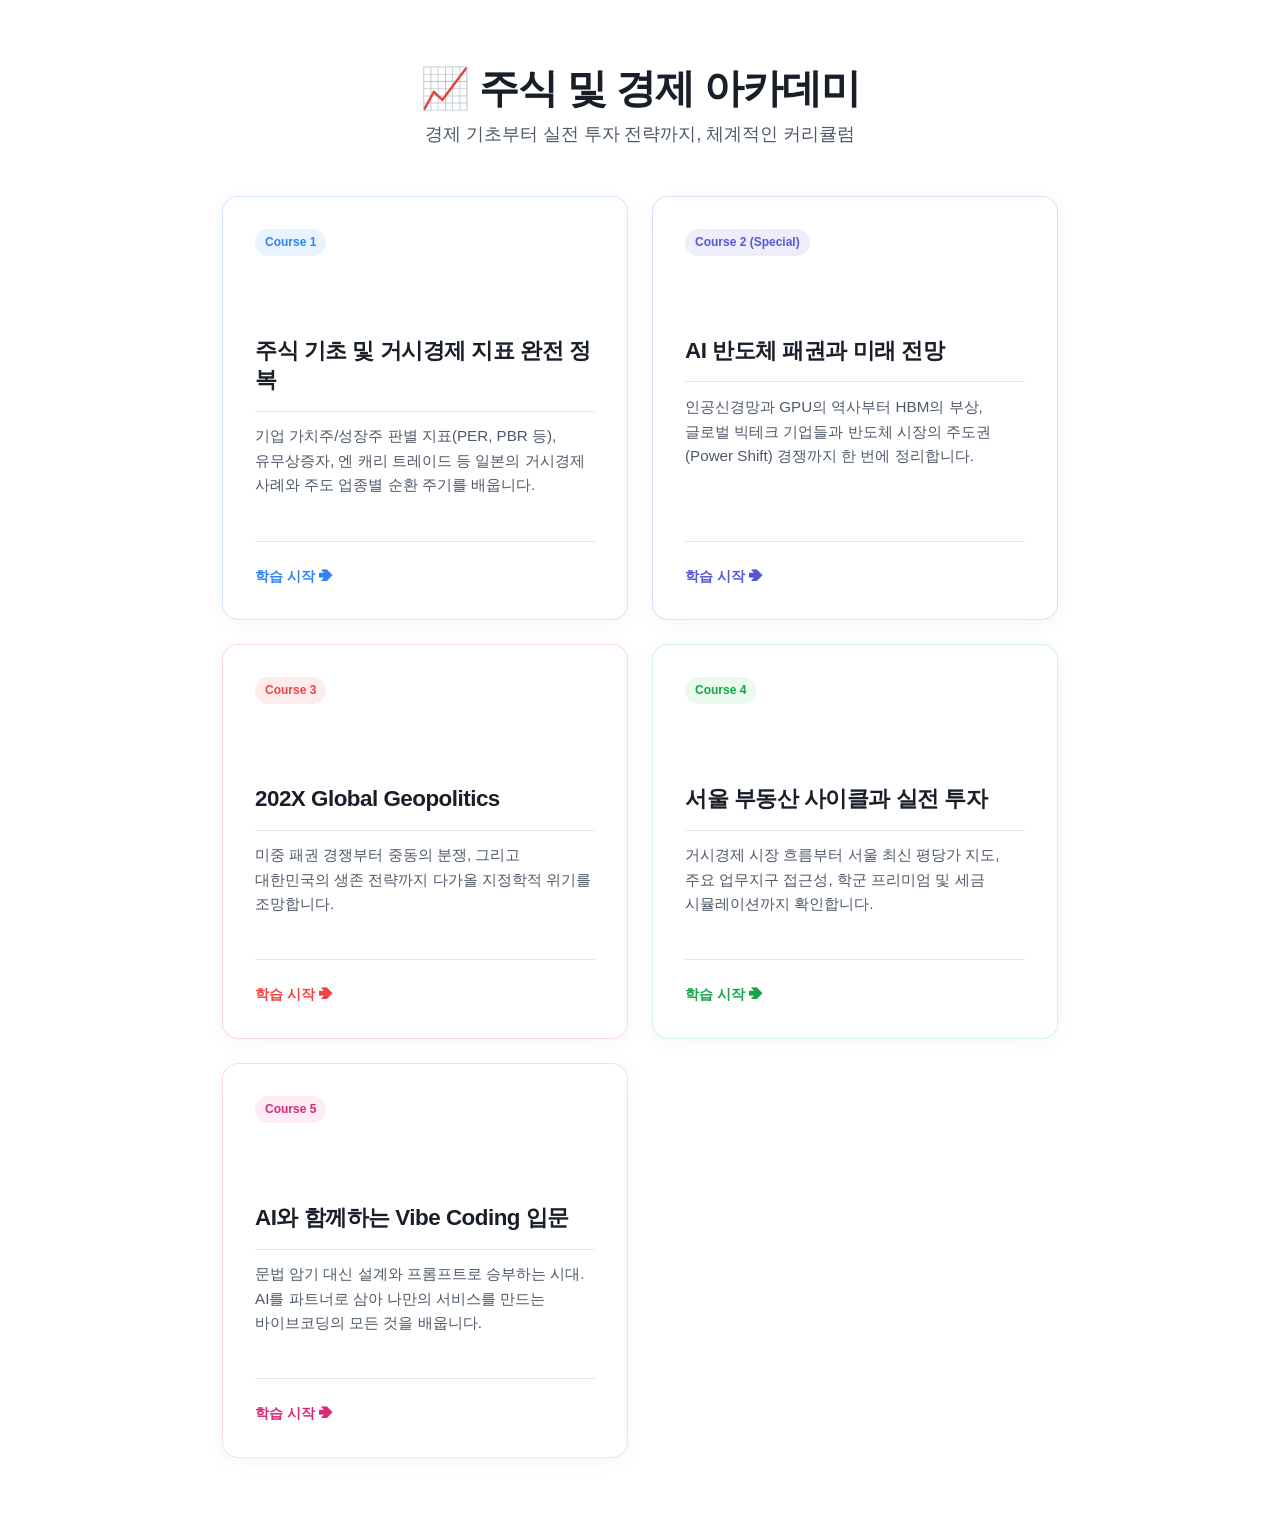
==== index.html @ d3754c8f "Use index homepage" ====
<!DOCTYPE html>
<html lang="ko">
<head>
    <meta charset="UTF-8">
    <meta name="viewport" content="width=device-width, initial-scale=1.0">
    <title>주식 및 경제 아카데미 - 통합 플랫폼</title>
    <link rel="stylesheet" href="https://fonts.googleapis.com/css2?family=Noto+Color+Emoji&display=swap">
    <link rel="stylesheet" href="./assets/css/econ-academy.css">
</head>
<body>

<main class="container container-home">
    <header>
        <h1>📈 주식 및 경제 아카데미</h1>
        <p class="subtitle">경제 기초부터 실전 투자 전략까지, 체계적인 커리큘럼</p>
    </header>

    <div class="lecture-grid">
        <a href="details/01-stock-macro.html" class="lecture-card" style="border-color:rgba(49, 130, 246, 0.2);">
            <span class="card-badge" style="background:#e8f3ff; color:var(--color-blue);">Course 1</span>
            <h2 class="lecture-title">주식 기초 및 거시경제 지표 완전 정복</h2>
            <p class="lecture-desc">기업 가치주/성장주 판별 지표(PER, PBR 등), 유무상증자, 엔 캐리 트레이드 등 일본의 거시경제 사례와 주도 업종별 순환 주기를 배웁니다.</p>
            <div class="lecture-footer">
                <span style="color:var(--color-blue);">학습 시작 ➔</span>
            </div>
        </a>

        <a href="details/02-ai-semiconductor.html" class="lecture-card" style="border-color:rgba(88, 86, 214, 0.2);">
            <span class="card-badge" style="background:rgba(88, 86, 214, 0.1); color:var(--color-indigo);">Course 2 (Special)</span>
            <h2 class="lecture-title">AI 반도체 패권과 미래 전망</h2>
            <p class="lecture-desc">인공신경망과 GPU의 역사부터 HBM의 부상, 글로벌 빅테크 기업들과 반도체 시장의 주도권(Power Shift) 경쟁까지 한 번에 정리합니다.</p>
            <div class="lecture-footer">
                <span style="color:var(--color-indigo);">학습 시작 ➔</span>
            </div>
        </a>

        <a href="details/03-global-geopolitics.html" class="lecture-card" style="border-color:rgba(239, 68, 68, 0.2);">
            <span class="card-badge" style="background:rgba(239, 68, 68, 0.1); color:#ef4444;">Course 3</span>
            <h2 class="lecture-title">202X Global Geopolitics</h2>
            <p class="lecture-desc">미중 패권 경쟁부터 중동의 분쟁, 그리고 대한민국의 생존 전략까지 다가올 지정학적 위기를 조망합니다.</p>
            <div class="lecture-footer">
                <span style="color:#ef4444;">학습 시작 ➔</span>
            </div>
        </a>

        <a href="details/04-seoul-real-estate.html" class="lecture-card" style="border-color:rgba(48, 209, 88, 0.2);">
            <span class="card-badge" style="background:rgba(48, 209, 88, 0.1); color:#16a34a;">Course 4</span>
            <h2 class="lecture-title">서울 부동산 사이클과 실전 투자</h2>
            <p class="lecture-desc">거시경제 시장 흐름부터 서울 최신 평당가 지도, 주요 업무지구 접근성, 학군 프리미엄 및 세금 시뮬레이션까지 확인합니다.</p>
            <div class="lecture-footer">
                <span style="color:#16a34a;">학습 시작 ➔</span>
            </div>
        </a>

        <a href="details/05-vibe-coding.html" class="lecture-card" style="border-color:rgba(236, 72, 153, 0.2);">
            <span class="card-badge" style="background:rgba(236, 72, 153, 0.1); color:#db2777;">Course 5</span>
            <h2 class="lecture-title">AI와 함께하는 Vibe Coding 입문</h2>
            <p class="lecture-desc">문법 암기 대신 설계와 프롬프트로 승부하는 시대. AI를 파트너로 삼아 나만의 서비스를 만드는 바이브코딩의 모든 것을 배웁니다.</p>
            <div class="lecture-footer">
                <span style="color:#db2777;">학습 시작 ➔</span>
            </div>
        </a>
    </div>
</main>
</body>
</html>
---- assets/css/econ-academy.css ----
/* * DESIGN TOKENS (Apple + Toss Inspired)
         * Minimalist, High Contrast, Airy Whitespace
         */
        :root {
            /* Colors */
            --bg-body: #ffffff;
            --bg-sidebar: #f9f9f9;
            --bg-card: #ffffff;
            --bg-card-hover: #fafafa;
            --bg-accent-subtle: #f2f4f6;
            
            --text-primary: #191f28;  /* Deep dark gray */
            --text-secondary: #4e5968; /* Medium gray */
            --text-tertiary: #8b95a1; /* Light gray */
            
            --color-blue: #3182f6;    /* Toss Blue */
            --color-red: #e15241;     /* Negative/Warm */
            --color-green: #30d158;   /* Positive/Cool */
            --color-indigo: #5856d6;
            
            --border-light: #e5e8eb;
            
            /* Spacing & Layout */
            --space-unit: 4px;
            --container-max: 1000px;
            --sidebar-width: 260px;
            
            /* Radius & Shadows */
            --radius-sm: 8px;
            --radius-md: 16px;
            --radius-lg: 24px;
            --shadow-card: 0 4px 20px rgba(0, 0, 0, 0.04);
            --shadow-float: 0 10px 40px rgba(0, 0, 0, 0.08);

            /* Typography */
            --font-stack: -apple-system, BlinkMacSystemFont, "Apple SD Gothic Neo", "Pretendard", "Malgun Gothic", sans-serif;
            --font-mono: "SF Mono", "Menlo", "Monaco", "Courier New", monospace;
            --font-emoji: "Noto Color Emoji", "Apple Color Emoji", "Segoe UI Emoji";
        }

        /* RESET */
        * { box-sizing: border-box; margin: 0; padding: 0; }
        body {
            font-family: var(--font-stack);
            color: var(--text-primary);
            background: var(--bg-body);
            line-height: 1.6;
            -webkit-font-smoothing: antialiased;
        }
        a { text-decoration: none; color: inherit; }
        ul { list-style: none; }

        /* LAYOUT */
        .app-container {
            display: flex;
            min-height: 100vh;
        }

        /* SIDEBAR (TOC) */
        .sidebar {
            width: var(--sidebar-width);
            background: var(--bg-sidebar);
            border-right: 1px solid var(--border-light);
            height: 100vh;
            position: sticky;
            top: 0;
            overflow-y: auto;
            padding: 2rem 1.5rem;
            display: flex;
            flex-direction: column;
            z-index: 100;
        }
        .sidebar-title {
            font-size: 1.2rem;
            font-weight: 700;
            margin-bottom: 2rem;
            color: var(--text-primary);
            letter-spacing: -0.5px;
        }
        .toc-list { display: flex; flex-direction: column; gap: 0.5rem; }
        .toc-item a {
            display: block;
            padding: 0.6rem 0.8rem;
            border-radius: var(--radius-sm);
            font-size: 0.9rem;
            color: var(--text-secondary);
            transition: all 0.2s;
        }
        .toc-item a:hover { background: rgba(0,0,0,0.03); color: var(--text-primary); }
        .toc-item a.active {
            background: #e8f3ff;
            color: var(--color-blue);
            font-weight: 600;
        }
        .toc-sub { margin-left: 1rem; font-size: 0.85rem; border-left: 2px solid var(--border-light); }

        /* MAIN CONTENT */
        .main-content {
            flex: 1;
            padding: 4rem 3rem;
            max-width: var(--container-max);
            margin: 0 auto;
        }

        /* FORECAST CHARTS */
        .chart-container-bar { flex: 1; display: flex; flex-direction: column; gap: 12px; justify-content: center; margin-top: 1.5rem; }
        .bar-row { display: flex; align-items: center; height: 35px; position: relative; }
        .bar-label { width: 100px; text-align: right; padding-right: 15px; font-weight: 600; color: var(--text-primary); font-size: 0.95rem; }
        .track { flex: 1; background: #f1f5f9; height: 100%; border-radius: 8px; overflow: visible; position: relative; }
        .fill { height: 100%; display: flex; align-items: center; justify-content: flex-end; padding-right: 10px; color: white; font-size: 0.85rem; font-weight: 700; border-radius: 8px; width: 0; transition: width 1s ease-out; }
        
        .c-tech { background: #64748b; }
        .c-samsung { background: #3b82f6; opacity: 0.8; }
        .c-hynix { background: linear-gradient(90deg, #f43f5e, #be185d); box-shadow: 0 4px 10px rgba(225, 29, 72, 0.3); position: relative; z-index: 2; }
        .c-samsung-boom { background: linear-gradient(90deg, #3b82f6, #1d4ed8); box-shadow: 0 4px 15px rgba(37, 99, 235, 0.4); position: relative; z-index: 2; }
        .c-samsung-gold { background: linear-gradient(90deg, #3b82f6, #1e3a8a); box-shadow: 0 4px 15px rgba(37, 99, 235, 0.5); position: relative; z-index: 2; border: 2px solid #fbbf24; }
        
        .winner-badge { position: absolute; z-index: 10; right: -70px; background: #fdf2f8; color: #be185d; padding: 2px 8px; border-radius: 12px; font-size: 0.75rem; font-weight: 800; border: 1px solid #fbcfe8; }
        .jump-badge { position: absolute; top: -15px; right: -60px; background: #eff6ff; color: #2563eb; border: 1px solid #bfdbfe; padding: 2px 8px; border-radius: 12px; font-size: 0.75rem; font-weight: 800; animation: bounceBounce 2s infinite; }
        .crown-icon { position: absolute; right: -30px; top: -10px; font-size: 1.2rem; filter: drop-shadow(0 2px 4px rgba(0, 0, 0, 0.2)); animation: floatFloat 3s infinite ease-in-out; }
        
        @keyframes bounceBounce { 0%, 20%, 50%, 80%, 100% { transform: translateY(0); } 40% { transform: translateY(-5px); } 60% { transform: translateY(-3px); } }
        @keyframes floatFloat { 0%, 100% { transform: translateY(0); } 50% { transform: translateY(-5px); } }

        .fc-insight-box { margin-top: 2rem; padding: 1.2rem 1.5rem; border-radius: var(--radius-md); display: flex; flex-direction: column; gap: 0.5rem; }

        /* TYPOGRAPHY */
        h1 { font-size: 2.8rem; font-weight: 800; letter-spacing: -1px; margin-bottom: 3rem; line-height: 1.2; }
        h2 { font-size: 1.8rem; font-weight: 700; margin: 4rem 0 1.5rem; padding-bottom: 1rem; border-bottom: 1px solid var(--border-light); letter-spacing: -0.5px; }
        h3 { font-size: 1.4rem; font-weight: 600; margin: 2.5rem 0 1rem; color: var(--text-primary); }
        p { margin-bottom: 1.2rem; color: var(--text-secondary); font-size: 1.05rem; word-break: keep-all; }
        strong { color: var(--text-primary); font-weight: 700; }

        /* COMPONENT: CARDS */
        .card {
            background: var(--bg-card);
            border: 1px solid var(--border-light);
            border-radius: var(--radius-md);
            padding: 1.5rem;
            margin-bottom: 1.5rem;
            box-shadow: var(--shadow-card);
            transition: transform 0.2s;
        }
        .card:hover { transform: translateY(-2px); box-shadow: var(--shadow-float); }
        
        /* COMPONENT: METRIC GRID */
        .metric-grid {
            display: grid;
            grid-template-columns: repeat(auto-fit, minmax(280px, 1fr));
            gap: 1.5rem;
            margin: 1.5rem 0;
        }
        .metric-card {
            background: var(--bg-accent-subtle);
            padding: 1.5rem;
            border-radius: var(--radius-md);
            display: flex;
            flex-direction: column;
        }
        .metric-label { font-size: 0.9rem; color: var(--text-tertiary); font-weight: 600; text-transform: uppercase; margin-bottom: 0.5rem; }
        .metric-value { font-size: 1.8rem; font-weight: 800; color: var(--text-primary); margin-bottom: 0.5rem; }
        .metric-desc { font-size: 0.9rem; color: var(--text-secondary); line-height: 1.4; }

        /* COMPONENT: COMPARISON TABLE */
        .comp-table-container { overflow-x: auto; margin: 1.5rem 0; border-radius: var(--radius-md); border: 1px solid var(--border-light); }
        .comp-table { width: 100%; border-collapse: collapse; min-width: 600px; }
        .comp-table th, .comp-table td { padding: 1rem 1.5rem; text-align: left; border-bottom: 1px solid var(--border-light); }
        .comp-table th { background: #fafafa; font-weight: 600; color: var(--text-secondary); font-size: 0.9rem; }
        .comp-table td { font-size: 0.95rem; }
        .comp-table tr:last-child td { border-bottom: none; }
        .num-cell { text-align: right; font-family: var(--font-mono); font-weight: 600; }
        #p4-gdp .comp-table-container { overflow-x: visible; }
        #p4-gdp .comp-table { width: 100%; min-width: 0; table-layout: fixed; }
        #p4-gdp .comp-table th, #p4-gdp .comp-table td { padding-left: 1rem; padding-right: 1rem; }
        #p4-gdp .comp-table th:nth-child(2),
        #p4-gdp .comp-table td:nth-child(2),
        #p4-gdp .comp-table th:nth-child(6),
        #p4-gdp .comp-table td:nth-child(6) { white-space: nowrap; }
        #p4-gdp .num-cell { font-family: var(--font-stack); font-weight: 600; font-variant-numeric: tabular-nums; }
        #p4-gdp .num-cell.heat-cell { background-clip: padding-box; transition: background-image 0.2s ease; }
        #p4-gdp .comp-table tbody td:nth-child(3) { font-family: var(--font-emoji), var(--font-stack); }
        @media (min-width: 1200px) {
            #p4-gdp .comp-table-container { width: calc(100% + 64px); margin-left: -32px; }
        }

        /* COMPONENT: FORMULA BOX */
        .formula-box {
            background: #fff;
            border: 1px dashed var(--border-light);
            border-radius: var(--radius-sm);
            padding: 1.2rem;
            margin: 1rem 0;
            text-align: center;
            font-family: var(--font-mono);
            font-size: 1.1rem;
            color: var(--color-indigo);
            background-color: #f8f8fc;
        }

        /* COMPONENT: BADGES */
        .badge {
            display: inline-flex;
            align-items: center;
            padding: 2px 8px;
            border-radius: 4px;
            font-size: 0.8rem;
            font-weight: 600;
            margin-left: 6px;
        }
        .badge-up { background: rgba(229, 78, 65, 0.1); color: var(--color-red); }
        .badge-down { background: rgba(49, 130, 246, 0.1); color: var(--color-blue); }
        .badge-neu { background: rgba(139, 149, 161, 0.1); color: var(--text-secondary); }

        /* COMPONENT: CALLOUT */
        .callout {
            background: #f0f7ff;
            border-left: 4px solid var(--color-blue);
            padding: 1.5rem;
            border-radius: 0 var(--radius-sm) var(--radius-sm) 0;
            margin: 2rem 0;
        }
        .callout h4 { margin: 0 0 0.5rem; color: var(--color-blue); font-size: 1.1rem; display: flex; align-items: center; gap: 8px; }

        /* COURSE 1: SECTOR VALUATION */
        .sector-principles {
            display: grid;
            grid-template-columns: repeat(auto-fit, minmax(190px, 1fr));
            gap: 1rem;
            margin: 1.5rem 0 2.25rem;
        }
        .sector-principle {
            background: #fff;
            border: 1px solid var(--border-light);
            border-radius: var(--radius-md);
            padding: 1.25rem;
            box-shadow: var(--shadow-card);
        }
        .sector-chip {
            display: inline-flex;
            width: fit-content;
            padding: 4px 9px;
            border-radius: 999px;
            font-size: 0.76rem;
            font-weight: 800;
            margin-bottom: 0.75rem;
        }
        .sector-chip.blue { background: #e8f3ff; color: var(--color-blue); }
        .sector-chip.indigo { background: #eef2ff; color: var(--color-indigo); }
        .sector-chip.green { background: #ecfdf5; color: #16a34a; }
        .sector-chip.amber { background: #fff7ed; color: #d97706; }
        .sector-chip.red { background: #fef2f2; color: #dc2626; }
        .sector-chip.slate { background: #f1f5f9; color: #334155; }
        .sector-principle strong {
            display: block;
            font-size: 1.05rem;
            margin-bottom: 0.35rem;
        }
        .sector-principle p {
            margin: 0;
            font-size: 0.92rem;
            color: var(--text-secondary);
        }
        .sector-map-shell {
            background: #fff;
            border: 1px solid var(--border-light);
            border-radius: var(--radius-lg);
            box-shadow: var(--shadow-card);
            padding: 1.35rem;
            margin: 1.5rem 0 2.25rem;
        }
        .sector-map {
            position: relative;
            min-height: 520px;
            border: 1px solid var(--border-light);
            border-radius: var(--radius-md);
            overflow: hidden;
            background:
                linear-gradient(90deg, transparent calc(50% - 1px), #cbd5e1 calc(50% - 1px), #cbd5e1 calc(50% + 1px), transparent calc(50% + 1px)),
                linear-gradient(0deg, transparent calc(50% - 1px), #cbd5e1 calc(50% - 1px), #cbd5e1 calc(50% + 1px), transparent calc(50% + 1px)),
                linear-gradient(135deg, rgba(88, 86, 214, 0.08), transparent 44%),
                linear-gradient(45deg, transparent 56%, rgba(217, 119, 6, 0.08)),
                #ffffff;
        }
        .sector-quad {
            position: absolute;
            width: 46%;
            padding: 1rem;
            z-index: 1;
            color: var(--text-secondary);
            word-break: keep-all;
        }
        .sector-quad strong {
            display: block;
            color: var(--text-primary);
            font-size: 1rem;
            margin-bottom: 0.25rem;
        }
        .sector-quad span { font-size: 0.82rem; }
        .sector-quad.q-growth-defensive { top: 0; left: 0; }
        .sector-quad.q-growth-cyclical { top: 0; right: 0; text-align: right; }
        .sector-quad.q-value-defensive { bottom: 0; left: 0; }
        .sector-quad.q-value-cyclical { bottom: 0; right: 0; text-align: right; }
        .sector-bubble {
            position: absolute;
            z-index: 2;
            min-width: 92px;
            padding: 0.55rem 0.85rem;
            border-radius: 999px;
            background: #fff;
            border: 1px solid var(--border-light);
            box-shadow: 0 10px 22px rgba(15, 23, 42, 0.1);
            font-size: 0.82rem;
            font-weight: 800;
            text-align: center;
            line-height: 1.25;
            white-space: nowrap;
        }
        .sector-bubble small {
            display: block;
            margin-top: 2px;
            color: var(--text-tertiary);
            font-size: 0.68rem;
            font-weight: 700;
        }
        .sector-bubble.platform { left: 16%; top: 22%; color: #7c3aed; }
        .sector-bubble.bio { left: 10%; top: 38%; color: #dc2626; }
        .sector-bubble.semi { left: 65%; top: 24%; color: var(--color-indigo); }
        .sector-bubble.ship { left: 70%; top: 41%; color: var(--color-blue); }
        .sector-bubble.consumer { left: 17%; top: 71%; color: #16a34a; }
        .sector-bubble.finance { left: 44%; top: 76%; color: #334155; }
        .sector-bubble.auto { left: 62%; top: 66%; color: #d97706; }
        .sector-bubble.material { left: 75%; top: 79%; color: #92400e; }
        .sector-axis {
            display: flex;
            justify-content: space-between;
            gap: 1rem;
            margin-top: 0.75rem;
            color: var(--text-tertiary);
            font-size: 0.82rem;
            font-weight: 700;
        }
        .sector-note {
            margin: 1rem 0 0;
            font-size: 0.9rem;
            color: var(--text-secondary);
        }
        .sector-card-grid {
            display: grid;
            grid-template-columns: repeat(2, minmax(0, 1fr));
            gap: 1rem;
            margin: 1.5rem 0 2.25rem;
        }
        .sector-card {
            background: #fff;
            border: 1px solid var(--border-light);
            border-radius: var(--radius-md);
            overflow: hidden;
            box-shadow: var(--shadow-card);
        }
        .sector-card-head {
            padding: 1.25rem 1.35rem 1rem;
            border-bottom: 1px solid var(--border-light);
            background: linear-gradient(145deg, #ffffff, #f8fafc);
        }
        .sector-card-head h4 {
            margin: 0 0 0.35rem;
            font-size: 1.25rem;
            color: var(--text-primary);
        }
        .sector-card-type {
            font-size: 0.86rem;
            color: var(--text-secondary);
            font-weight: 700;
        }
        .sector-tags {
            display: flex;
            flex-wrap: wrap;
            gap: 0.38rem;
            margin-top: 0.8rem;
        }
        .sector-tag {
            padding: 4px 8px;
            border-radius: 999px;
            background: #f2f4f6;
            color: var(--text-secondary);
            font-size: 0.76rem;
            font-weight: 700;
        }
        .sector-card-body { padding: 1.15rem 1.35rem 1.35rem; }
        .sector-card-body p {
            margin: 0 0 1rem;
            font-size: 0.94rem;
        }
        .sector-subtopic {
            margin: 0 0 1rem;
            color: var(--text-primary);
            font-size: 0.96rem;
            font-weight: 800;
            line-height: 1.35;
        }
        .sector-mini-grid {
            display: grid;
            grid-template-columns: repeat(2, minmax(0, 1fr));
            gap: 0.7rem;
        }
        .sector-mini {
            border: 1px solid var(--border-light);
            border-radius: var(--radius-sm);
            padding: 0.85rem;
            background: #fcfcfd;
        }
        .sector-mini span {
            display: block;
            color: var(--text-tertiary);
            font-size: 0.72rem;
            font-weight: 800;
            margin-bottom: 0.3rem;
        }
        .sector-mini strong {
            font-size: 0.86rem;
            line-height: 1.45;
        }
        .sector-point {
            margin-top: 1rem;
            border-left: 4px solid var(--color-blue);
            padding: 0.85rem 1rem;
            background: #f8fafc;
            border-radius: 0 var(--radius-sm) var(--radius-sm) 0;
            color: var(--text-secondary);
            font-size: 0.9rem;
        }
        .valuation-map {
            margin: 2.5rem 0 3.5rem;
            display: flex;
            flex-direction: column;
            gap: 2rem;
        }

        /* 1. FLOW CHART GUIDE */
        .valuation-flow {
            display: grid;
            grid-template-columns: repeat(4, minmax(0, 1fr));
            gap: 1.25rem;
            margin: 0.5rem 0 1rem;
        }
        .valuation-flow div {
            position: relative;
            border: 1px solid var(--border-light);
            border-radius: var(--radius-md);
            padding: 1.25rem;
            background: #ffffff;
            box-shadow: var(--shadow-card);
            transition: all 0.3s cubic-bezier(0.4, 0, 0.2, 1);
            display: flex;
            flex-direction: column;
            gap: 0.5rem;
        }
        .valuation-flow div:hover {
            transform: translateY(-3px);
            box-shadow: var(--shadow-float);
            border-color: var(--color-blue);
        }
        .valuation-flow div:not(:last-child)::after {
            content: "→";
            position: absolute;
            top: 50%;
            right: -0.85rem;
            transform: translateY(-50%);
            color: var(--text-tertiary);
            font-size: 1.25rem;
            font-weight: 900;
            z-index: 2;
            transition: transform 0.3s;
        }
        .valuation-flow div:hover:not(:last-child)::after {
            transform: translate(3px, -50%) scale(1.1);
            color: var(--color-blue);
        }
        .valuation-flow span {
            display: inline-flex;
            width: 2.25rem;
            height: 2.25rem;
            align-items: center;
            justify-content: center;
            border-radius: 50%;
            background: linear-gradient(135deg, var(--text-primary) 0%, #3e4d61 100%);
            color: #ffffff;
            font-weight: 800;
            font-size: 0.95rem;
            box-shadow: 0 4px 10px rgba(25, 31, 40, 0.15);
        }
        .valuation-flow strong {
            display: block;
            font-size: 1.05rem;
            color: var(--text-primary);
            font-weight: 700;
        }
        .valuation-flow small {
            display: block;
            color: var(--text-secondary);
            font-size: 0.85rem;
            line-height: 1.35;
        }

        /* 2. DYNAMIC FILTERS */
        .filter-chip-group {
            display: flex;
            gap: 0.5rem;
            flex-wrap: wrap;
            margin-bottom: 0.5rem;
            padding-bottom: 0.5rem;
            border-bottom: 1px solid var(--border-light);
        }
        .filter-chip {
            padding: 8px 18px;
            border-radius: 999px;
            background: var(--bg-accent-subtle);
            border: 1px solid transparent;
            color: var(--text-secondary);
            font-size: 0.9rem;
            font-weight: 700;
            cursor: pointer;
            transition: all 0.25s cubic-bezier(0.4, 0, 0.2, 1);
            outline: none;
            user-select: none;
        }
        .filter-chip:hover {
            background: #e8ebed;
            color: var(--text-primary);
            transform: translateY(-1px);
        }
        .filter-chip.active {
            background: var(--text-primary);
            color: #ffffff;
            border-color: var(--text-primary);
            box-shadow: 0 4px 15px rgba(25, 31, 40, 0.15);
        }

        /* 3. INTERACTIVE SIMULATOR (자가진단기) */
        .diag-panel {
            background: linear-gradient(180deg, #f8fafc 0%, #ffffff 100%);
            border: 1px solid var(--border-light);
            border-radius: var(--radius-lg);
            padding: 2rem;
            box-shadow: var(--shadow-card);
            margin-bottom: 1rem;
            display: grid;
            grid-template-columns: 1fr 1.2fr;
            gap: 2rem;
            position: relative;
            overflow: hidden;
            transition: border-color 0.3s;
        }
        .diag-panel:hover {
            border-color: rgba(49, 130, 246, 0.4);
        }
        .diag-panel::before {
            content: "";
            position: absolute;
            top: 0;
            left: 0;
            width: 100%;
            height: 4px;
            background: linear-gradient(90deg, var(--color-blue), var(--color-indigo));
        }
        .diag-controls {
            display: flex;
            flex-direction: column;
            gap: 1.5rem;
        }
        .diag-title-area h4 {
            font-size: 1.25rem;
            color: var(--text-primary);
            font-weight: 800;
            margin-bottom: 0.35rem;
            display: flex;
            align-items: center;
            gap: 8px;
        }
        .diag-title-area p {
            font-size: 0.85rem;
            color: var(--text-secondary);
            margin: 0;
        }
        .diag-field {
            display: flex;
            flex-direction: column;
            gap: 0.5rem;
        }
        .diag-field label {
            font-size: 0.9rem;
            font-weight: 700;
            color: var(--text-primary);
            display: flex;
            justify-content: space-between;
            align-items: center;
        }
        .diag-field label span.val-bubble {
            background: #eff6ff;
            color: var(--color-blue);
            padding: 2px 8px;
            border-radius: 6px;
            font-weight: 700;
            font-size: 0.85rem;
            border: 1px solid rgba(49, 130, 246, 0.15);
        }
        .diag-select {
            padding: 0.75rem 1rem;
            border-radius: var(--radius-sm);
            border: 1px solid var(--border-light);
            background: #ffffff;
            color: var(--text-primary);
            font-weight: 700;
            font-size: 0.95rem;
            cursor: pointer;
            transition: all 0.2s;
            outline: none;
        }
        .diag-select:focus {
            border-color: var(--color-blue);
            box-shadow: 0 0 0 3px rgba(49, 130, 246, 0.15);
        }
        
        /* Custom Input Range styling */
        .diag-range {
            -webkit-appearance: none;
            appearance: none;
            width: 100%;
            height: 6px;
            background: #e2e8f0;
            border-radius: 99px;
            outline: none;
            margin: 10px 0;
        }
        .diag-range::-webkit-slider-thumb {
            -webkit-appearance: none;
            appearance: none;
            width: 20px;
            height: 20px;
            border-radius: 50%;
            background: var(--color-blue);
            cursor: pointer;
            box-shadow: 0 2px 8px rgba(49, 130, 246, 0.4);
            transition: transform 0.1s;
        }
        .diag-range::-webkit-slider-thumb:hover {
            transform: scale(1.18);
        }
        .diag-range-labels {
            display: flex;
            justify-content: space-between;
            font-size: 0.75rem;
            color: var(--text-tertiary);
        }

        /* Diagnostic Results output */
        .diag-result {
            background: #ffffff;
            border: 1px solid var(--border-light);
            border-radius: var(--radius-md);
            padding: 1.5rem;
            display: flex;
            flex-direction: column;
            justify-content: space-between;
            gap: 1rem;
            box-shadow: inset 0 2px 4px rgba(0, 0, 0, 0.01);
            position: relative;
        }
        .diag-badge-container {
            display: flex;
            justify-content: space-between;
            align-items: center;
        }
        .diag-badge {
            padding: 4px 12px;
            border-radius: 20px;
            font-size: 0.8rem;
            font-weight: 800;
            text-transform: uppercase;
        }
        .diag-badge.risk { background: #fee2e2; color: #dc2626; border: 1px solid #fecaca; }
        .diag-badge.trap { background: #ffedd5; color: #d97706; border: 1px solid #fed7aa; }
        .diag-badge.good { background: #dcfce7; color: #16a34a; border: 1px solid #bbf7d0; }
        .diag-badge.neutral { background: #f1f5f9; color: #475569; border: 1px solid #cbd5e1; }
        
        .diag-output-title {
            font-size: 1.25rem;
            font-weight: 800;
            color: var(--text-primary);
            margin-bottom: 0.5rem;
        }
        .diag-output-desc {
            font-size: 0.9rem;
            color: var(--text-secondary);
            line-height: 1.5;
            margin-bottom: 1rem;
            word-break: keep-all;
        }
        .diag-checklist {
            border-top: 1px dashed var(--border-light);
            padding-top: 1rem;
        }
        .diag-checklist-title {
            font-size: 0.85rem;
            font-weight: 800;
            color: var(--text-primary);
            margin-bottom: 0.6rem;
            display: flex;
            align-items: center;
            gap: 6px;
        }
        .diag-checklist-items {
            display: flex;
            flex-direction: column;
            gap: 6px;
            padding: 0;
            margin: 0;
        }
        .diag-checklist-item {
            font-size: 0.82rem;
            color: var(--text-secondary);
            display: flex;
            align-items: flex-start;
            gap: 6px;
            line-height: 1.4;
        }
        .diag-checklist-item span.chk-bullet {
            color: var(--color-blue);
            font-weight: 800;
        }

        /* 4. SECTOR CARD GRID & CARDS */
        .valuation-card-grid {
            display: grid;
            grid-template-columns: repeat(2, minmax(0, 1fr));
            gap: 1.25rem;
        }
        
        /* Glassmorphism Card Style */
        .valuation-card {
            --accent: var(--color-blue);
            --accent-soft: #eff6ff;
            position: relative;
            overflow: hidden;
            border: 1px solid var(--border-light);
            border-top: 4px solid var(--accent);
            border-radius: var(--radius-md);
            padding: 1.25rem;
            background: linear-gradient(180deg, #ffffff 0%, #fcfdfe 100%);
            box-shadow: var(--shadow-card);
            display: flex;
            flex-direction: column;
            gap: 1rem;
            transition: all 0.35s cubic-bezier(0.4, 0, 0.2, 1);
        }
        .valuation-card:hover {
            transform: translateY(-4px) scale(1.01);
            box-shadow: var(--shadow-float);
            border-color: rgba(0, 0, 0, 0.08);
            border-top-width: 5px;
        }
        .valuation-card-head {
            display: flex;
            align-items: center;
            gap: 0.85rem;
        }
        .valuation-icon {
            display: inline-flex;
            width: 48px;
            height: 48px;
            align-items: center;
            justify-content: center;
            flex: 0 0 auto;
            border-radius: var(--radius-sm);
            background: var(--accent-soft);
            box-shadow: inset 0 2px 5px rgba(0, 0, 0, 0.02);
            font-family: var(--font-emoji), var(--font-stack);
            font-size: 1.5rem;
            transition: transform 0.3s;
        }
        .valuation-card:hover .valuation-icon {
            transform: scale(1.1) rotate(5deg);
        }
        .valuation-index {
            display: block;
            color: var(--accent);
            font-size: 0.78rem;
            font-weight: 800;
            letter-spacing: 0.5px;
            line-height: 1.2;
            text-transform: uppercase;
        }
        .valuation-card h4 {
            margin: 0.15rem 0 0;
            font-size: 1.25rem;
            font-weight: 800;
            color: var(--text-primary);
            line-height: 1.25;
        }
        
        /* 5. RANGE VISUAL GAUGES */
        .valuation-metrics-viz {
            display: flex;
            flex-direction: column;
            gap: 0.85rem;
            margin: 0.25rem 0;
            background: #ffffff;
            border: 1px solid var(--border-light);
            border-radius: var(--radius-sm);
            padding: 1rem;
        }
        .gauge-row {
            display: flex;
            flex-direction: column;
            gap: 0.35rem;
        }
        .gauge-info {
            display: flex;
            justify-content: space-between;
            align-items: center;
            font-size: 0.8rem;
        }
        .gauge-label {
            font-weight: 800;
            color: var(--text-primary);
            font-size: 0.8rem;
            display: flex;
            align-items: center;
            gap: 4px;
        }
        .gauge-label span.metric-name {
            background: var(--accent-soft);
            color: var(--accent);
            padding: 1px 5px;
            border-radius: 4px;
            font-size: 0.72rem;
            font-weight: 900;
        }
        .gauge-range-txt {
            font-weight: 700;
            color: var(--text-secondary);
        }
        .gauge-track {
            height: 8px;
            background: #f1f5f9;
            border-radius: 99px;
            position: relative;
            overflow: visible;
        }
        .gauge-bar {
            height: 100%;
            border-radius: 99px;
            background: linear-gradient(90deg, var(--accent), #a78bfa);
            position: absolute;
            top: 0;
            box-shadow: 0 1px 3px rgba(0, 0, 0, 0.08);
            opacity: 0.85;
            transition: all 0.3s;
        }
        .valuation-card:hover .gauge-bar {
            opacity: 1;
            box-shadow: 0 2px 6px rgba(0, 0, 0, 0.12);
        }
        .gauge-ticks {
            display: flex;
            justify-content: space-between;
            font-size: 0.65rem;
            color: var(--text-tertiary);
            padding: 0 2px;
        }

        /* 6. RISK WARNING FLAGS */
        .valuation-risk {
            border: 1px solid #fed7aa;
            border-radius: var(--radius-sm);
            padding: 0.75rem 0.85rem;
            background: #fff7ed;
            color: #9a3412;
            font-size: 0.85rem;
            font-weight: 700;
            line-height: 1.4;
            display: flex;
            align-items: flex-start;
            gap: 6px;
            transition: all 0.25s;
        }
        .valuation-card:hover .valuation-risk {
            border-color: #fdba74;
            background: #fff8f0;
            transform: translateY(1px);
        }
        .valuation-risk::before {
            content: "⚠️";
            font-family: var(--font-emoji);
            font-size: 0.95rem;
            line-height: 1;
        }

        /* Color variations */
        .valuation-card.accent-indigo { --accent: #5856d6; --accent-soft: #f1f0ff; }
        .valuation-card.accent-blue { --accent: #3182f6; --accent-soft: #eff6ff; }
        .valuation-card.accent-violet { --accent: #7c3aed; --accent-soft: #f5f3ff; }
        .valuation-card.accent-amber { --accent: #d97706; --accent-soft: #fffbeb; }
        .valuation-card.accent-orange { --accent: #ea580c; --accent-soft: #fff7ed; }
        .valuation-card.accent-slate { --accent: #475569; --accent-soft: #f1f5f9; }
        .valuation-card.accent-red { --accent: #e15241; --accent-soft: #fff1f2; }
        .valuation-card.accent-green { --accent: #16a34a; --accent-soft: #f0fdf4; }
        .sector-warning-grid {
            display: grid;
            grid-template-columns: repeat(3, minmax(0, 1fr));
            gap: 1rem;
            margin: 1.5rem 0 2.25rem;
        }
        .sector-warning {
            background: #fff;
            border: 1px solid var(--border-light);
            border-left: 4px solid var(--text-primary);
            border-radius: var(--radius-md);
            padding: 1.1rem;
            box-shadow: var(--shadow-card);
        }
        .sector-warning h4 {
            margin: 0 0 0.45rem;
            font-size: 1rem;
        }
        .sector-warning p {
            margin: 0;
            font-size: 0.9rem;
        }
        .sector-source-list {
            display: grid;
            grid-template-columns: repeat(2, minmax(0, 1fr));
            gap: 0.75rem;
            margin: 1rem 0 0;
            padding: 0;
            list-style: none;
        }
        .sector-source-list li {
            border: 1px solid var(--border-light);
            border-radius: var(--radius-sm);
            padding: 0.95rem;
            background: #fff;
            color: var(--text-secondary);
            font-size: 0.9rem;
        }
        .sector-source-list a {
            color: var(--color-blue);
            font-weight: 800;
        }

        /* COMPONENT: ACCORDION ($$심화$$) */
        details.accordion {
            background: #ffffff;
            border: 1px solid var(--border-light);
            border-radius: var(--radius-md);
            margin: 1.5rem 0;
            overflow: hidden;
            transition: all 0.3s ease;
        }
        details.accordion summary {
            padding: 1.2rem 1.5rem;
            font-weight: 600;
            cursor: pointer;
            list-style: none;
            display: flex;
            justify-content: space-between;
            align-items: center;
            background: #fafafa;
        }
        details.accordion summary::-webkit-details-marker { display: none; }
        details.accordion summary::after {
            content: "+"; font-size: 1.5rem; font-weight: 300; color: var(--text-tertiary);
        }
        details.accordion[open] summary::after { content: "-"; }
        details.accordion[open] summary { border-bottom: 1px solid var(--border-light); }
        .accordion-content { padding: 1.5rem; background: #fff; }

        /* VISUALIZATION: CHARTS (SVG) */
        .chart-container {
            position: relative;
            height: 250px;
            width: 100%;
            margin: 2rem 0;
            background: #fff;
            border-radius: var(--radius-md);
            border: 1px solid var(--border-light);
            padding: 1rem;
        }
        svg.chart { width: 100%; height: 100%; overflow: visible; }
        .chart-line { fill: none; stroke: var(--color-blue); stroke-width: 2.5; stroke-linecap: round; stroke-linejoin: round; }
        .chart-line.secondary { stroke: var(--color-red); }
        .chart-axis { stroke: var(--border-light); stroke-width: 1; }
        .chart-text { font-size: 10px; fill: var(--text-tertiary); font-family: var(--font-stack); }
        .chart-tooltip { fill: var(--text-primary); font-size: 12px; font-weight: bold; }

        /* SCENARIO VISUALIZATION (Before/After) */
        .scenario-box {
            display: flex;
            gap: 1rem;
            align-items: center;
            margin: 1rem 0;
            flex-wrap: wrap;
        }
        .scenario-card {
            flex: 1;
            background: #fff;
            border: 1px solid var(--border-light);
            border-radius: var(--radius-sm);
            padding: 1rem;
            min-width: 200px;
        }
        .scenario-arrow { color: var(--text-tertiary); font-size: 1.5rem; }
        .scenario-label { font-size: 0.8rem; color: var(--text-tertiary); margin-bottom: 4px; }
        .scenario-val { font-size: 1.1rem; font-weight: 700; color: var(--text-primary); }
        .scenario-change { font-size: 0.8rem; margin-top: 4px; font-weight: 600; }
        .col-red { color: var(--color-red); }
        .col-blue { color: var(--color-blue); }

        /* RESPONSIVE */
        @media (max-width: 900px) {
            .app-container { flex-direction: column; }
            .sidebar { width: 100%; height: auto; position: static; border-right: none; border-bottom: 1px solid var(--border-light); padding: 1rem; }
            .main-content { padding: 2rem 1.5rem; }
            h1 { font-size: 2rem; }
            .sector-card-grid,
            .valuation-flow,
            .valuation-card-grid,
            .sector-warning-grid,
            .sector-source-list { grid-template-columns: 1fr; }
            .valuation-flow { gap: 1.15rem; }
            .valuation-flow div:not(:last-child)::after {
                content: "↓";
                top: auto;
                right: auto;
                bottom: -1.08rem;
                left: 1.4rem;
                transform: none;
            }
            .valuation-metrics { grid-template-columns: 1fr; }
            .sector-map { min-height: 620px; }
            .sector-quad { width: 49%; padding: 0.75rem; }
            .sector-quad strong { font-size: 0.9rem; }
            .sector-quad span { font-size: 0.74rem; }
            .sector-bubble { min-width: 78px; padding: 0.48rem 0.62rem; font-size: 0.76rem; }
            .sector-bubble.platform { left: 9%; top: 24%; }
            .sector-bubble.bio { left: 7%; top: 38%; }
            .sector-bubble.semi { left: 57%; top: 25%; }
            .sector-bubble.ship { left: 61%; top: 41%; }
            .sector-bubble.consumer { left: 11%; top: 72%; }
            .sector-bubble.finance { left: 40%; top: 77%; }
            .sector-bubble.auto { left: 55%; top: 65%; }
            .sector-bubble.material { left: 58%; top: 85%; }
            .sector-mini-grid { grid-template-columns: 1fr; }
        }
    

        

        
        
        

        .container {
            max-width: 900px;
            margin: 4rem auto;
            padding: 0 2rem;
        }

        header {
            text-align: center;
            margin-bottom: 3rem;
        }

        h1 {
            font-size: 2.5rem;
            font-weight: 800;
            letter-spacing: -1px;
            margin-bottom: 0.5rem;
        }

        .subtitle {
            font-size: 1.1rem;
            color: var(--text-secondary);
        }

        .lecture-grid {
            display: grid;
            grid-template-columns: repeat(auto-fill, minmax(350px, 1fr));
            gap: 1.5rem;
        }

        .lecture-card {
            background: var(--bg-card);
            border-radius: var(--radius-md);
            padding: 2rem;
            box-shadow: var(--shadow-card);
            border: 1px solid var(--border-light);
            transition: transform 0.2s, box-shadow 0.2s;
            display: flex;
            flex-direction: column;
            text-decoration: none;
            color: inherit;
        }

        .lecture-card:hover {
            transform: translateY(-4px);
            box-shadow: 0 10px 40px rgba(0, 0, 0, 0.08);
            border-color: var(--color-blue);
        }

        .card-badge {
            display: inline-block;
            background: rgba(49, 130, 246, 0.1);
            color: var(--color-blue);
            font-size: 0.75rem;
            font-weight: 700;
            padding: 4px 10px;
            border-radius: 20px;
            margin-bottom: 1rem;
            align-self: flex-start;
        }
        
        .card-badge.badge-soon {
            background: #f2f4f6;
            color: var(--text-secondary);
        }

        .lecture-title {
            font-size: 1.4rem;
            font-weight: 700;
            margin-bottom: 0.8rem;
            line-height: 1.3;
        }

        .lecture-desc {
            color: var(--text-secondary);
            font-size: 0.95rem;
            flex-grow: 1;
        }

        .lecture-footer {
            margin-top: 1.5rem;
            padding-top: 1.5rem;
            border-top: 1px solid var(--border-light);
            font-size: 0.85rem;
            color: var(--color-blue);
            font-weight: 600;
            display: flex;
            justify-content: space-between;
            align-items: center;
        }

        .lecture-footer span.arrow {
            transition: transform 0.2s;
        }

        .lecture-card:hover .lecture-footer span.arrow {
            transform: translateX(4px);
        }

    
/* Transitions */
.fade-enter-active, .fade-leave-active { transition: opacity 0.3s ease; }

        /* COMPONENT: CALLOUT */
        .callout {
            background: #f0f7ff;
            border-left: 4px solid var(--color-blue);
            padding: 1.5rem;
            border-radius: 0 var(--radius-sm) var(--radius-sm) 0;
            margin: 2rem 0;
        }
        .callout h4 { margin: 0 0 0.5rem; color: var(--color-blue); font-size: 1.1rem; display: flex; align-items: center; gap: 8px; }

        /* COMPONENT: ACCORDION ($$심화$$) */
        details.accordion {
            background: #ffffff;
            border: 1px solid var(--border-light);
            border-radius: var(--radius-md);
            margin: 1.5rem 0;
            overflow: hidden;
            transition: all 0.3s ease;
        }
        details.accordion summary {
            padding: 1.2rem 1.5rem;
            font-weight: 600;
            cursor: pointer;
            list-style: none;
            display: flex;
            justify-content: space-between;
            align-items: center;
            background: #fafafa;
        }
        details.accordion summary::-webkit-details-marker { display: none; }
        details.accordion summary::after {
            content: "+"; font-size: 1.5rem; font-weight: 300; color: var(--text-tertiary);
        }
        details.accordion[open] summary::after { content: "-"; }
        details.accordion[open] summary { border-bottom: 1px solid var(--border-light); }
        .accordion-content { padding: 1.5rem; background: #fff; }

        /* VISUALIZATION: CHARTS (SVG) */
        .chart-container {
            position: relative;
            height: 250px;
            width: 100%;
            margin: 2rem 0;
            background: #fff;
            border-radius: var(--radius-md);
            border: 1px solid var(--border-light);
            padding: 1rem;
        }
        svg.chart { width: 100%; height: 100%; overflow: visible; }
        .chart-line { fill: none; stroke: var(--color-blue); stroke-width: 2.5; stroke-linecap: round; stroke-linejoin: round; }
        .chart-line.secondary { stroke: var(--color-red); }
        .chart-axis { stroke: var(--border-light); stroke-width: 1; }
        .chart-text { font-size: 10px; fill: var(--text-tertiary); font-family: var(--font-stack); }
        .chart-tooltip { fill: var(--text-primary); font-size: 12px; font-weight: bold; }

        /* SCENARIO VISUALIZATION (Before/After) */
        .scenario-box {
            display: flex;
            gap: 1rem;
            align-items: center;
            margin: 1rem 0;
            flex-wrap: wrap;
        }
        .scenario-card {
            flex: 1;
            background: #fff;
            border: 1px solid var(--border-light);
            border-radius: var(--radius-sm);
            padding: 1rem;
            min-width: 200px;
        }
        .scenario-arrow { color: var(--text-tertiary); font-size: 1.5rem; }
        .scenario-label { font-size: 0.8rem; color: var(--text-tertiary); margin-bottom: 4px; }
        .scenario-val { font-size: 1.1rem; font-weight: 700; color: var(--text-primary); }
        .scenario-change { font-size: 0.8rem; margin-top: 4px; font-weight: 600; }
        .col-red { color: var(--color-red); }
        .col-blue { color: var(--color-blue); }

        /* RESPONSIVE */
        @media (max-width: 900px) {
            .app-container { flex-direction: column; }
            .sidebar { width: 100%; height: auto; position: static; border-right: none; border-bottom: 1px solid var(--border-light); padding: 1rem; }
            .main-content { padding: 2rem 1.5rem; }
            h1 { font-size: 2rem; }
        }
    

        

        
        
        

        .container {
            max-width: 900px;
            margin: 4rem auto;
            padding: 0 2rem;
        }

        header {
            text-align: center;
            margin-bottom: 3rem;
        }

        h1 {
            font-size: 2.5rem;
            font-weight: 800;
            letter-spacing: -1px;
            margin-bottom: 0.5rem;
        }

        .subtitle {
            font-size: 1.1rem;
            color: var(--text-secondary);
        }

        .lecture-grid {
            display: grid;
            grid-template-columns: repeat(auto-fill, minmax(350px, 1fr));
            gap: 1.5rem;
        }

        .lecture-card {
            background: var(--bg-card);
            border-radius: var(--radius-md);
            padding: 2rem;
            box-shadow: var(--shadow-card);
            border: 1px solid var(--border-light);
            transition: transform 0.2s, box-shadow 0.2s;
            display: flex;
            flex-direction: column;
            text-decoration: none;
            color: inherit;
        }

        .lecture-card:hover {
            transform: translateY(-4px);
            box-shadow: 0 10px 40px rgba(0, 0, 0, 0.08);
            border-color: var(--color-blue);
        }

        .card-badge {
            display: inline-block;
            background: rgba(49, 130, 246, 0.1);
            color: var(--color-blue);
            font-size: 0.75rem;
            font-weight: 700;
            padding: 4px 10px;
            border-radius: 20px;
            margin-bottom: 1rem;
            align-self: flex-start;
        }
        
        .card-badge.badge-soon {
            background: #f2f4f6;
            color: var(--text-secondary);
        }

        .lecture-title {
            font-size: 1.4rem;
            font-weight: 700;
            margin-bottom: 0.8rem;
            line-height: 1.3;
        }

        .lecture-desc {
            color: var(--text-secondary);
            font-size: 0.95rem;
            flex-grow: 1;
        }

        .lecture-footer {
            margin-top: 1.5rem;
            padding-top: 1.5rem;
            border-top: 1px solid var(--border-light);
            font-size: 0.85rem;
            color: var(--color-blue);
            font-weight: 600;
            display: flex;
            justify-content: space-between;
            align-items: center;
        }

        .lecture-footer span.arrow {
            transition: transform 0.2s;
        }

        .lecture-card:hover .lecture-footer span.arrow {
            transform: translateX(4px);
        }

    
/* Transitions */
.fade-enter-active, .fade-leave-active { transition: opacity 0.3s ease; }
.fade-enter-from, .fade-leave-to { opacity: 0; }

        /* Custom Maps & Animations for GeoLecture */
        .mini-map-container { position: relative; width: 150px; height: 100px; opacity: 0.8; }
        .mini-map-svg { width: 100%; height: 100%; fill: #e2e8f0; stroke: #94a3b8; stroke-width: 0.5; }
        .map-dot { position: absolute; width: 12px; height: 12px; background: #ef4444; border-radius: 50%; box-shadow: 0 0 10px #ef4444; animation: pulse-dot 2s infinite; transform: translate(-50%, -50%); border: 2px solid white; }
        @keyframes pulse-dot { 0% { transform: translate(-50%, -50%) scale(0.95); box-shadow: 0 0 0 0 rgba(239, 68, 68, 0.7); } 70% { transform: translate(-50%, -50%) scale(1); box-shadow: 0 0 0 10px rgba(239, 68, 68, 0); } 100% { transform: translate(-50%, -50%) scale(0.95); box-shadow: 0 0 0 0 rgba(239, 68, 68, 0); } }
        .flag-img { width: 48px; border-radius: 8px; box-shadow: 0 4px 6px -1px rgba(0,0,0,0.1); border: 1px solid rgba(0,0,0,0.05); }
        .animate-pulse-slow { animation: pulse 3s cubic-bezier(0.4, 0, 0.6, 1) infinite; }
        @keyframes floatFloat { 0%, 100% { transform: translateY(0); } 50% { transform: translateY(-10px); } }
        .animate-float { animation: floatFloat 3s infinite ease-in-out; }
        @keyframes sweep { 0% { transform: translateX(-100%); } 100% { transform: translateX(100%); } }

        /* SEOUL TILE MAP */
        .seoul-map-container {
            background: #f8fafc;
            border: 1px solid var(--border-light);
            border-radius: var(--radius-lg);
            padding: 2rem;
            overflow-x: auto;
            margin-top: 1.5rem;
        }
        .seoul-grid {
            display: grid;
            grid-template-columns: repeat(7, 1fr);
            grid-template-rows: repeat(6, 1fr);
            gap: 8px;
            min-width: 600px;
            max-width: 800px;
            margin: 0 auto;
        }
        .tile-gu {
            aspect-ratio: 1;
            border-radius: 12px;
            display: flex;
            flex-direction: column;
            justify-content: center;
            align-items: center;
            cursor: pointer;
            transition: all 0.2s;
            border: 2px solid transparent;
            color: white;
            box-shadow: 0 4px 6px -1px rgba(0,0,0,0.1);
            position: relative;
        }
        .tile-gu:hover {
            transform: translateY(-4px) scale(1.05);
            box-shadow: 0 10px 15px -3px rgba(0,0,0,0.2);
            z-index: 10;
        }
        .tile-gu.active {
            border-color: #1e293b;
            transform: scale(1.05);
            box-shadow: 0 0 0 4px rgba(0,0,0,0.1);
            z-index: 10;
        }
        .gu-name { font-weight: 800; font-size: 1.1rem; text-shadow: 0 1px 2px rgba(0,0,0,0.3); }
        .gu-price { font-size: 0.85rem; font-weight: 600; background: rgba(0,0,0,0.2); padding: 2px 6px; border-radius: 4px; margin-top: 4px; }

        .bg-g1 { background: linear-gradient(135deg, #ef4444, #b91c1c); } /* 1급지 (Red) */
        .bg-g2 { background: linear-gradient(135deg, #f97316, #c2410c); } /* 2급지 (Orange) */
        .bg-g3 { background: linear-gradient(135deg, #eab308, #a16207); } /* 3급지 (Yellow) */
        .bg-g4 { background: linear-gradient(135deg, #3b82f6, #1d4ed8); } /* 4급지 (Blue) */
        .bg-g5 { background: linear-gradient(135deg, #64748b, #334155); } /* 5급지 (Slate) */

        .dong-list-card {
            background: white;
            border: 1px solid var(--border-light);
            border-radius: var(--radius-md);
            padding: 1.5rem;
            margin-top: 1.5rem;
            box-shadow: var(--shadow-card);
            animation: fadeIn 0.3s ease-out;
        }
        @keyframes fadeIn { from {opacity:0; transform:translateY(10px);} to {opacity:1; transform:translateY(0);} }
        .dong-item {
            display: flex;
            justify-content: space-between;
            align-items: center;
            padding: 12px 0;
            border-bottom: 1px solid #f1f5f9;
        }
        .dong-item:last-child { border-bottom: none; }
        .dong-name { font-weight: 700; font-size: 1.05rem; }
        .dong-price { font-weight: 800; color: var(--color-blue); }
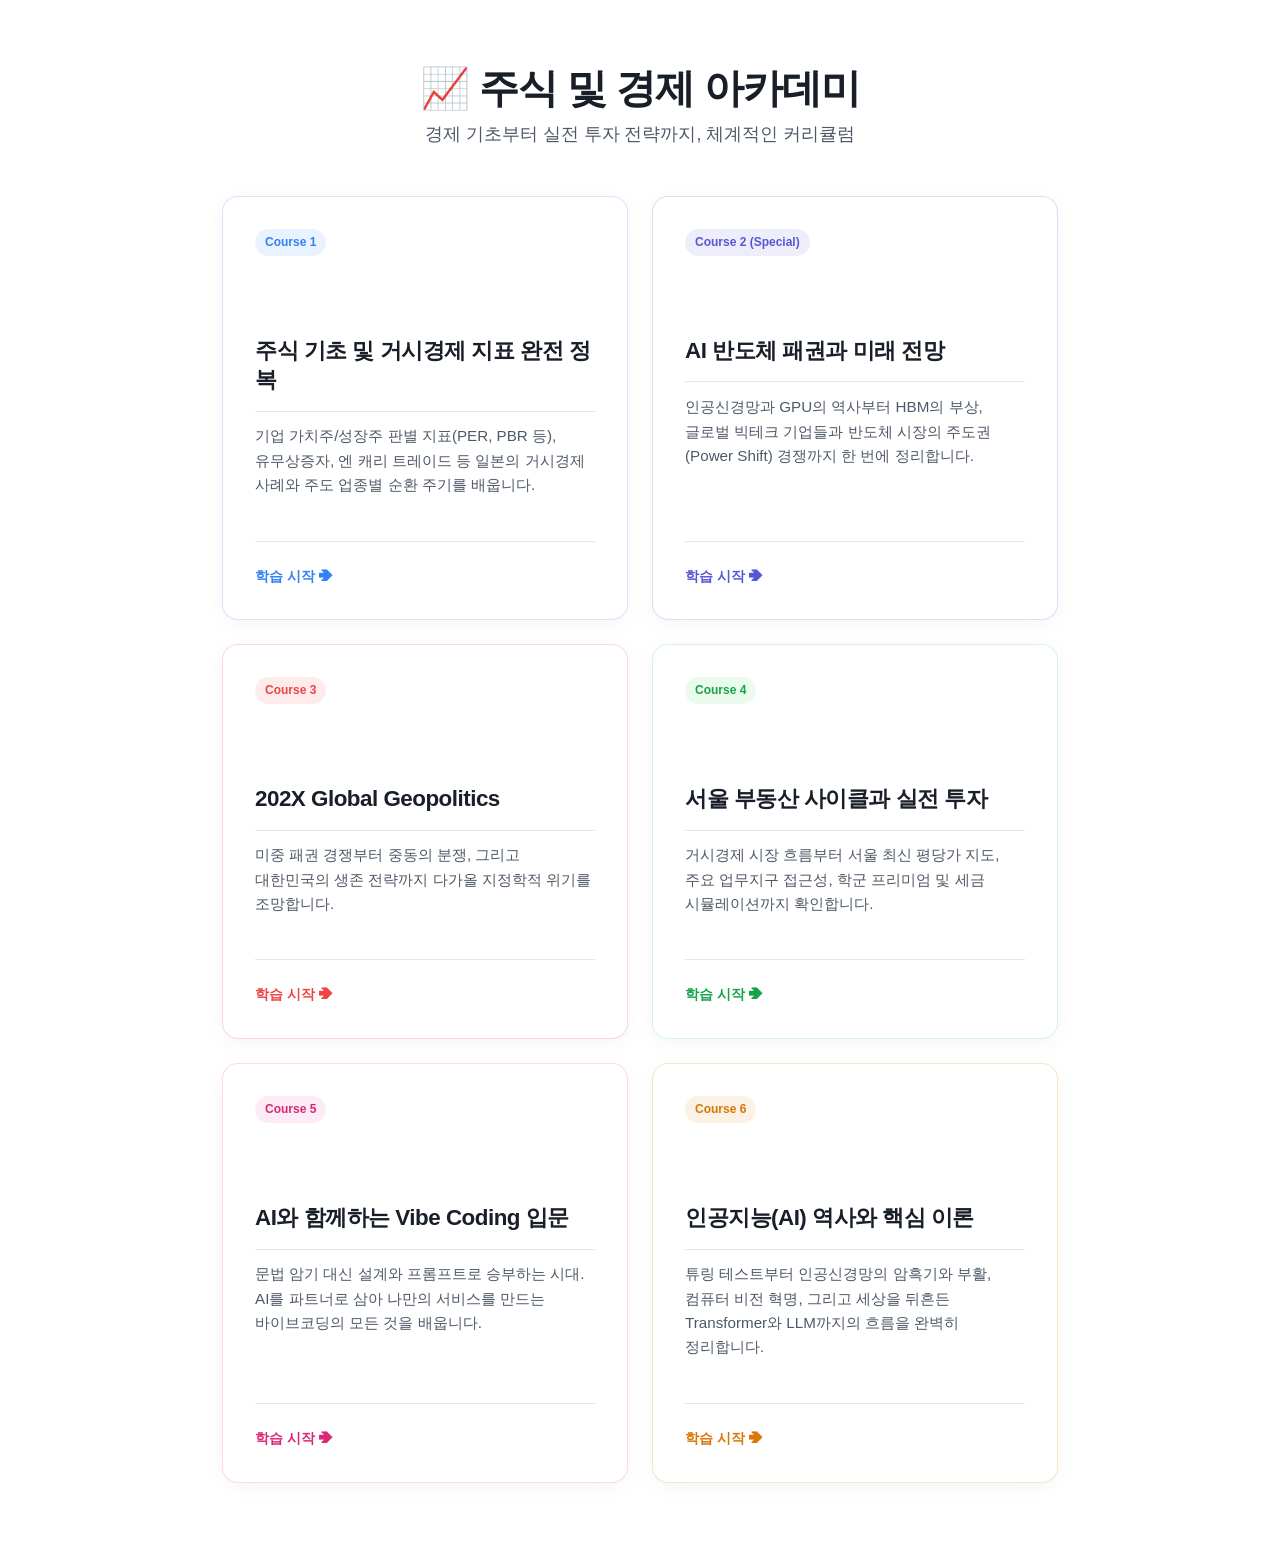
==== commit f53a402e: "first commit" ====
--- a/index.html
+++ b/index.html
@@ -60,6 +60,15 @@
                 <span style="color:#db2777;">학습 시작 ➔</span>
             </div>
         </a>
+
+        <a href="details/06-ai-theory.html" class="lecture-card" style="border-color:rgba(217, 119, 6, 0.2);">
+            <span class="card-badge" style="background:rgba(217, 119, 6, 0.1); color:#d97706;">Course 6</span>
+            <h2 class="lecture-title">인공지능(AI) 역사와 핵심 이론</h2>
+            <p class="lecture-desc">튜링 테스트부터 인공신경망의 암흑기와 부활, 컴퓨터 비전 혁명, 그리고 세상을 뒤흔든 Transformer와 LLM까지의 흐름을 완벽히 정리합니다.</p>
+            <div class="lecture-footer">
+                <span style="color:#d97706;">학습 시작 ➔</span>
+            </div>
+        </a>
     </div>
 </main>
 </body>
--- a/assets/css/econ-academy.css
+++ b/assets/css/econ-academy.css
@@ -105,7 +105,7 @@
         /* FORECAST CHARTS */
         .chart-container-bar { flex: 1; display: flex; flex-direction: column; gap: 12px; justify-content: center; margin-top: 1.5rem; }
         .bar-row { display: flex; align-items: center; height: 35px; position: relative; }
-        .bar-label { width: 100px; text-align: right; padding-right: 15px; font-weight: 600; color: var(--text-primary); font-size: 0.95rem; }
+        .bar-label { width: 120px; text-align: right; padding-right: 15px; font-weight: 600; color: var(--text-primary); font-size: 0.95rem; white-space: nowrap; }
         .track { flex: 1; background: #f1f5f9; height: 100%; border-radius: 8px; overflow: visible; position: relative; }
         .fill { height: 100%; display: flex; align-items: center; justify-content: flex-end; padding-right: 10px; color: white; font-size: 0.85rem; font-weight: 700; border-radius: 8px; width: 0; transition: width 1s ease-out; }
         
@@ -406,19 +406,20 @@
         .sector-mini {
             border: 1px solid var(--border-light);
             border-radius: var(--radius-sm);
-            padding: 0.85rem;
+            padding: 0.5rem 0.6rem;
             background: #fcfcfd;
         }
         .sector-mini span {
             display: block;
             color: var(--text-tertiary);
-            font-size: 0.72rem;
+            font-size: 0.68rem;
             font-weight: 800;
-            margin-bottom: 0.3rem;
+            margin-bottom: 0.15rem;
         }
         .sector-mini strong {
-            font-size: 0.86rem;
-            line-height: 1.45;
+            font-size: 0.76rem;
+            line-height: 1.4;
+            letter-spacing: -0.3px;
         }
         .sector-point {
             margin-top: 1rem;
@@ -1441,3 +1442,559 @@
         .dong-item:last-child { border-bottom: none; }
         .dong-name { font-weight: 700; font-size: 1.05rem; }
         .dong-price { font-weight: 800; color: var(--color-blue); }
+
+        /* SEOUL MAPLIBRE PRICE MAP */
+        .seoul-maplibre-shell {
+            margin: 1.5rem 0 2rem;
+            border: 1px solid #d8dee9;
+            border-radius: 8px;
+            overflow: hidden;
+            background: #ffffff;
+            box-shadow: 0 18px 45px rgba(15, 23, 42, 0.12);
+        }
+        .seoul-map-header {
+            display: flex;
+            align-items: center;
+            justify-content: space-between;
+            gap: 1rem;
+            min-height: 76px;
+            padding: 1rem 1.25rem;
+            background: rgba(255, 255, 255, 0.94);
+            border-bottom: 1px solid rgba(148, 163, 184, 0.32);
+            backdrop-filter: blur(16px);
+        }
+        .seoul-map-header.map-header-slim {
+            min-height: 10px;
+            padding: 0;
+            background: linear-gradient(90deg, #5237ff, #8e64e8, #cf1e76);
+            border-bottom: 0;
+            backdrop-filter: none;
+        }
+        .seoul-map-viewport {
+            position: relative;
+            height: 620px;
+            background: #e8eef3;
+            overflow: hidden;
+        }
+        .seoul-map-canvas {
+            position: absolute;
+            inset: 0;
+        }
+        .seoul-map-canvas .maplibregl-canvas {
+            outline: none;
+        }
+        .seoul-map-canvas .maplibregl-ctrl-group {
+            border-radius: 8px;
+            overflow: hidden;
+            border: 1px solid rgba(203, 213, 225, 0.82);
+            box-shadow: 0 8px 18px rgba(15, 23, 42, 0.12);
+        }
+        .map-status-overlay {
+            position: absolute;
+            inset: 0;
+            z-index: 8;
+            display: flex;
+            flex-direction: column;
+            align-items: center;
+            justify-content: center;
+            gap: 0.8rem;
+            background: rgba(248, 250, 252, 0.84);
+            color: #334155;
+            backdrop-filter: blur(6px);
+        }
+        .map-status-overlay.error {
+            color: #b91c1c;
+            background: rgba(254, 242, 242, 0.88);
+        }
+        .map-spinner {
+            width: 34px;
+            height: 34px;
+            border: 3px solid rgba(99, 102, 241, 0.18);
+            border-top-color: #6d5df6;
+            border-radius: 999px;
+            animation: mapSpin 0.8s linear infinite;
+        }
+        @keyframes mapSpin { to { transform: rotate(360deg); } }
+        .map-layer-panel,
+        .map-legend,
+        .map-source-card,
+        .map-mini-card,
+        .map-scale-card {
+            position: absolute;
+            z-index: 4;
+            border: 1px solid rgba(203, 213, 225, 0.78);
+            border-radius: 8px;
+            background: rgba(255, 255, 255, 0.92);
+            box-shadow: 0 14px 34px rgba(15, 23, 42, 0.13);
+            backdrop-filter: blur(16px);
+        }
+        .map-layer-panel {
+            top: 1rem;
+            right: 1rem;
+            width: 276px;
+            color: #111827;
+        }
+        .map-layer-panel.is-collapsed .panel-title-row,
+        .map-legend.is-collapsed .panel-title-row {
+            border-bottom: 0;
+        }
+        .panel-title-row {
+            display: flex;
+            align-items: center;
+            justify-content: space-between;
+            padding: 0.85rem 1rem;
+            border-bottom: 1px solid rgba(226, 232, 240, 0.9);
+        }
+        .panel-title-row strong {
+            font-size: 1rem;
+            color: #111827;
+        }
+        .panel-collapse {
+            width: 28px;
+            height: 28px;
+            display: inline-flex;
+            align-items: center;
+            justify-content: center;
+            border: 0;
+            border-radius: 6px;
+            background: transparent;
+            color: #111827;
+            cursor: pointer;
+        }
+        .panel-collapse:hover { background: #f1f5f9; }
+        .panel-collapse svg {
+            width: 18px;
+            height: 18px;
+            fill: none;
+            stroke: currentColor;
+            stroke-width: 2.4;
+            stroke-linecap: round;
+            stroke-linejoin: round;
+            transform: rotate(180deg);
+            transition: transform 0.2s ease;
+        }
+        .panel-collapse svg.open { transform: rotate(0deg); }
+        .panel-body {
+            padding: 0.9rem 1rem 1rem;
+        }
+        .panel-section-label {
+            display: block;
+            margin-bottom: 0.65rem;
+            color: #111827;
+            font-size: 0.95rem;
+            font-weight: 650;
+        }
+        .layer-row {
+            display: grid;
+            grid-template-columns: 22px minmax(0, 1fr) 18px;
+            align-items: center;
+            gap: 0.55rem;
+            min-height: 38px;
+            padding: 0 0.45rem;
+            border: 1px solid #e5e7eb;
+            border-bottom: 0;
+            background: rgba(255, 255, 255, 0.72);
+            font-size: 0.92rem;
+            cursor: pointer;
+        }
+        .layer-row:first-of-type { border-radius: 6px 6px 0 0; }
+        .layer-row:nth-of-type(4) {
+            border-bottom: 1px solid #e5e7eb;
+            border-radius: 0 0 6px 6px;
+        }
+        .layer-row input {
+            width: 16px;
+            height: 16px;
+            accent-color: #6647ed;
+        }
+        .layer-row span {
+            min-width: 0;
+            overflow: hidden;
+            text-overflow: ellipsis;
+            white-space: nowrap;
+        }
+        .layer-row i {
+            width: 4px;
+            height: 18px;
+            justify-self: end;
+            background:
+                radial-gradient(circle at 50% 2px, #64748b 1.6px, transparent 1.8px),
+                radial-gradient(circle at 50% 8px, #64748b 1.6px, transparent 1.8px),
+                radial-gradient(circle at 50% 14px, #64748b 1.6px, transparent 1.8px);
+        }
+        .layer-gradient {
+            position: relative;
+            margin: 0.55rem 2.2rem 0.75rem 3.1rem;
+            height: 35px;
+        }
+        .layer-gradient span {
+            display: block;
+            height: 20px;
+            border-radius: 4px;
+            background: linear-gradient(90deg, #a8d7ff, #8b6ce8, #cf1e76);
+        }
+        .layer-gradient small {
+            position: absolute;
+            bottom: 0;
+            color: #475569;
+            font-size: 0.72rem;
+            font-weight: 700;
+        }
+        .layer-gradient small:nth-of-type(1) { left: 0; }
+        .layer-gradient small:nth-of-type(2) { right: 0; }
+        .extrusion-row,
+        .height-control {
+            display: flex;
+            align-items: center;
+            justify-content: space-between;
+            gap: 0.85rem;
+            margin-top: 0.85rem;
+            color: #1f2937;
+            font-size: 0.92rem;
+            font-weight: 650;
+        }
+        .switch {
+            width: 42px;
+            height: 24px;
+            border: 0;
+            border-radius: 999px;
+            padding: 2px;
+            background: #cbd5e1;
+            cursor: pointer;
+            transition: background 0.2s ease;
+        }
+        .switch span {
+            display: block;
+            width: 20px;
+            height: 20px;
+            border-radius: 999px;
+            background: #ffffff;
+            box-shadow: 0 2px 6px rgba(15, 23, 42, 0.22);
+            transition: transform 0.2s ease;
+        }
+        .switch.on { background: linear-gradient(135deg, #6d5df6, #7c3aed); }
+        .switch.on span { transform: translateX(18px); }
+        .height-control label {
+            color: #1f2937;
+            white-space: nowrap;
+        }
+        .height-control input {
+            width: 120px;
+            accent-color: #6d5df6;
+        }
+        .height-control output {
+            width: 36px;
+            text-align: right;
+            color: #334155;
+            font-variant-numeric: tabular-nums;
+        }
+        .map-legend {
+            left: 1rem;
+            bottom: 3.45rem;
+            width: 234px;
+            padding: 0;
+            color: #111827;
+        }
+        .legend-title-row {
+            min-height: 46px;
+            padding: 0.75rem 0.9rem;
+        }
+        .legend-body {
+            padding: 0.1rem 1rem 0.95rem;
+        }
+        .legend-body > span {
+            display: block;
+            margin-bottom: 0.55rem;
+            color: #334155;
+            font-size: 0.82rem;
+            font-weight: 600;
+        }
+        .legend-item {
+            display: flex;
+            align-items: center;
+            gap: 0.55rem;
+            margin: 0.3rem 0;
+        }
+        .legend-item i {
+            width: 30px;
+            height: 15px;
+            border-radius: 3px;
+            box-shadow: inset 0 0 0 1px rgba(255, 255, 255, 0.35);
+        }
+        .legend-item em {
+            color: #1f2937;
+            font-size: 0.78rem;
+            font-style: normal;
+            font-weight: 650;
+            line-height: 1.2;
+        }
+        .legend-body small {
+            display: block;
+            margin-top: 0.55rem;
+            color: #334155;
+            font-size: 0.76rem;
+            font-weight: 650;
+        }
+        .map-source-card {
+            right: 12rem;
+            top: auto;
+            bottom: 1rem;
+            display: flex;
+            align-items: center;
+            gap: 0.6rem;
+            min-width: 216px;
+            padding: 0.7rem 0.85rem;
+            color: #334155;
+            font-size: 0.75rem;
+            font-weight: 650;
+            line-height: 1.25;
+        }
+        .map-source-card svg {
+            width: 22px;
+            height: 22px;
+            flex: 0 0 auto;
+            fill: none;
+            stroke: #2458bc;
+            stroke-width: 2.2;
+            stroke-linecap: round;
+            stroke-linejoin: round;
+        }
+        .map-mini-card {
+            right: 1rem;
+            top: 435px;
+            bottom: auto;
+            width: 170px;
+            height: 118px;
+            padding: 0.8rem;
+        }
+        .map-mini-card svg {
+            width: 100%;
+            height: 100%;
+            border: 1px dashed #7c6df3;
+            background: rgba(255, 255, 255, 0.42);
+        }
+        .map-mini-card path {
+            fill: rgba(142, 119, 246, 0.22);
+            stroke: #7767f1;
+            stroke-width: 0.7;
+            transition: fill 0.2s ease, stroke-width 0.2s ease;
+        }
+        .map-mini-card path.active {
+            fill: rgba(207, 30, 118, 0.55);
+            stroke-width: 1.3;
+        }
+        .map-scale-card {
+            right: 1rem;
+            bottom: 1rem;
+            width: 154px;
+            height: 30px;
+            display: flex;
+            align-items: flex-end;
+            justify-content: center;
+            padding-bottom: 0.2rem;
+            color: #111827;
+            font-size: 0.78rem;
+            font-style: normal;
+            font-weight: 650;
+        }
+        .map-scale-card span {
+            position: absolute;
+            left: 16px;
+            right: 16px;
+            bottom: 9px;
+            height: 8px;
+            border-left: 2px solid #111827;
+            border-right: 2px solid #111827;
+            border-bottom: 2px solid #111827;
+        }
+        .map-scale-card em {
+            position: relative;
+            top: 1px;
+            background: rgba(255,255,255,0.85);
+            padding: 0 8px;
+            font-style: normal;
+        }
+        .seoul-price-popup .maplibregl-popup-content {
+            min-width: 148px;
+            padding: 0;
+            border-radius: 8px;
+            box-shadow: 0 18px 40px rgba(15, 23, 42, 0.22);
+            overflow: hidden;
+        }
+        .seoul-price-popup .maplibregl-popup-tip {
+            border-top-color: #ffffff;
+        }
+        .seoul-price-popup .maplibregl-popup-close-button {
+            top: 8px;
+            right: 8px;
+            width: 22px;
+            height: 22px;
+            color: #64748b;
+            font-size: 22px;
+            line-height: 20px;
+        }
+        .seoul-popup-card {
+            display: grid;
+            gap: 0.12rem;
+            padding: 0.95rem 1rem 1rem;
+            color: #111827;
+        }
+        .seoul-popup-card strong {
+            color: #5b3ff0;
+            font-size: 1.05rem;
+            line-height: 1.2;
+            margin-bottom: 0.4rem;
+        }
+        .seoul-popup-card span {
+            color: #111827;
+            font-size: 0.82rem;
+            font-weight: 650;
+        }
+        .seoul-popup-card b {
+            color: #111827;
+            font-size: 1rem;
+            font-weight: 850;
+            line-height: 1.25;
+            margin-bottom: 0.35rem;
+        }
+        .popup-close-spacer {
+            display: none;
+        }
+        .district-insight-card {
+            margin-top: 1.25rem;
+            padding: 1.35rem;
+            border: 1px solid var(--border-light);
+            border-radius: var(--radius-md);
+            background: #ffffff;
+            box-shadow: var(--shadow-card);
+            animation: fadeIn 0.3s ease-out;
+        }
+        .district-insight-head {
+            display: flex;
+            align-items: flex-end;
+            justify-content: space-between;
+            gap: 1.2rem;
+            padding-bottom: 1rem;
+            margin-bottom: 1rem;
+            border-bottom: 1px solid #e2e8f0;
+        }
+        .district-grade-pill {
+            display: inline-flex;
+            align-items: center;
+            width: fit-content;
+            padding: 0.28rem 0.55rem;
+            border-radius: 6px;
+            color: #ffffff;
+            font-size: 0.78rem;
+            font-weight: 850;
+            box-shadow: 0 8px 18px rgba(15, 23, 42, 0.12);
+        }
+        .district-insight-head h3 {
+            margin: 0.55rem 0 0;
+            color: var(--text-primary);
+            font-size: 1.48rem;
+            line-height: 1.25;
+        }
+        .district-insight-head h3 span {
+            color: var(--text-secondary);
+            font-size: 0.95rem;
+            font-weight: 650;
+        }
+        .district-price-kpi {
+            text-align: right;
+            white-space: nowrap;
+        }
+        .district-price-kpi span {
+            display: block;
+            margin-bottom: 0.25rem;
+            color: var(--text-tertiary);
+            font-size: 0.82rem;
+            font-weight: 750;
+        }
+        .district-price-kpi strong {
+            color: #2563eb;
+            font-size: 1.45rem;
+            font-weight: 900;
+            font-variant-numeric: tabular-nums;
+        }
+        .dong-price-grid {
+            display: grid;
+            grid-template-columns: repeat(auto-fit, minmax(170px, 1fr));
+            gap: 0.75rem;
+        }
+        .dong-price-item {
+            display: flex;
+            align-items: center;
+            justify-content: space-between;
+            gap: 0.75rem;
+            min-height: 48px;
+            padding: 0.8rem 0.9rem;
+            border: 1px solid #e2e8f0;
+            border-radius: 8px;
+            background: #f8fafc;
+        }
+        .dong-price-item span {
+            color: var(--text-primary);
+            font-size: 0.94rem;
+            font-weight: 750;
+        }
+        .dong-price-item strong {
+            color: #2563eb;
+            font-size: 0.94rem;
+            font-weight: 900;
+            white-space: nowrap;
+        }
+
+        @media (max-width: 900px) {
+            .seoul-map-header {
+                align-items: flex-start;
+                flex-direction: column;
+            }
+            .seoul-map-viewport {
+                height: 720px;
+            }
+            .map-layer-panel {
+                top: 0.75rem;
+                right: 0.75rem;
+                left: 0.75rem;
+                width: auto;
+            }
+            .map-legend {
+                left: 0.75rem;
+                right: 0.75rem;
+                bottom: 1rem;
+                width: auto;
+            }
+            .map-source-card,
+            .map-mini-card,
+            .map-scale-card {
+                display: none;
+            }
+            .district-insight-head {
+                align-items: flex-start;
+                flex-direction: column;
+            }
+            .district-price-kpi {
+                text-align: left;
+            }
+        }
+
+        /* 2040 서울 공간 혁신 4대 기둥 반응형 그리드 */
+        .four-pillars-grid {
+            display: grid;
+            grid-template-columns: repeat(4, 1fr);
+            gap: 1.5rem;
+            margin-bottom: 2.5rem;
+        }
+
+        @media (max-width: 1100px) {
+            .four-pillars-grid {
+                grid-template-columns: repeat(2, 1fr);
+            }
+        }
+
+        @media (max-width: 640px) {
+            .four-pillars-grid {
+                grid-template-columns: 1fr;
+            }
+        }
